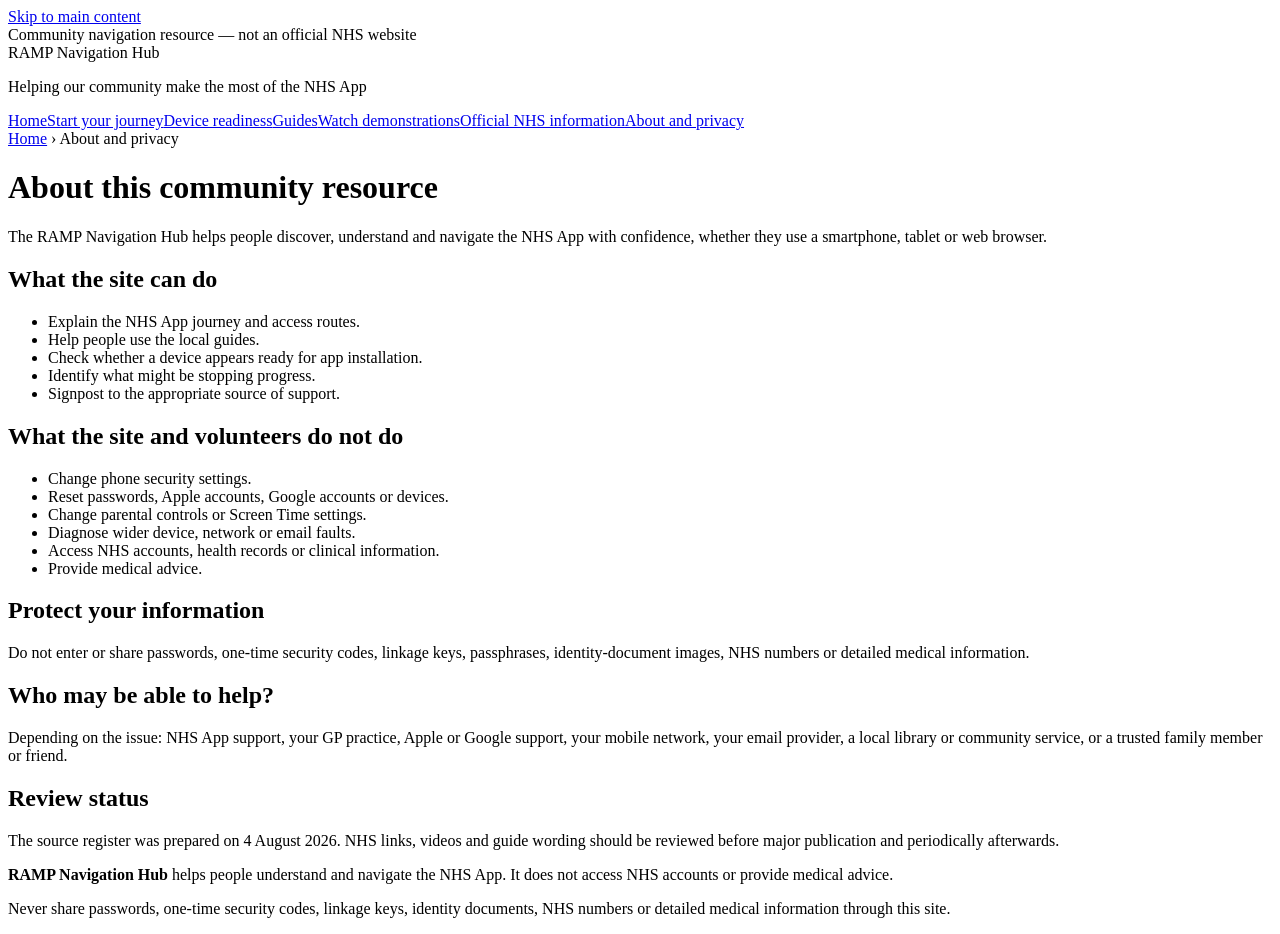
==== about.html @ 14a7a509 "Add files via upload" ====
<!doctype html><html lang="en-GB"><head><meta charset="utf-8"><meta name="viewport" content="width=device-width,initial-scale=1"><meta name="description" content="Community guidance to help people discover, prepare for and use the NHS App."><title>About and privacy | RAMP Navigation Hub</title><link rel="stylesheet" href="assets/css/styles.css"></head><body><a class="skip" href="#main">Skip to main content</a><div class="notice">Community navigation resource — not an official NHS website</div><header class="site-header"><div class="topbar"><div class="brand">RAMP Navigation Hub</div><p class="tagline">Helping our community make the most of the NHS App</p></div></header><nav class="nav" aria-label="Main navigation"><div class="nav-inner"><a href="index.html">Home</a><a href="journey.html">Start your journey</a><a href="readiness.html">Device readiness</a><a href="guides.html">Guides</a><a href="videos.html">Watch demonstrations</a><a href="resources.html">Official NHS information</a><a href="about.html" aria-current="page">About and privacy</a></div></nav><main id="main"><div class="breadcrumbs"><a href="index.html">Home</a> › About and privacy</div><h1>About this community resource</h1><p class="lead">The RAMP Navigation Hub helps people discover, understand and navigate the NHS App with confidence, whether they use a smartphone, tablet or web browser.</p><h2>What the site can do</h2><ul class="checklist"><li>Explain the NHS App journey and access routes.</li><li>Help people use the local guides.</li><li>Check whether a device appears ready for app installation.</li><li>Identify what might be stopping progress.</li><li>Signpost to the appropriate source of support.</li></ul><h2>What the site and volunteers do not do</h2><ul><li>Change phone security settings.</li><li>Reset passwords, Apple accounts, Google accounts or devices.</li><li>Change parental controls or Screen Time settings.</li><li>Diagnose wider device, network or email faults.</li><li>Access NHS accounts, health records or clinical information.</li><li>Provide medical advice.</li></ul><div class="callout warning"><h2>Protect your information</h2><p>Do not enter or share passwords, one-time security codes, linkage keys, passphrases, identity-document images, NHS numbers or detailed medical information.</p></div><h2>Who may be able to help?</h2><p>Depending on the issue: NHS App support, your GP practice, Apple or Google support, your mobile network, your email provider, a local library or community service, or a trusted family member or friend.</p><h2>Review status</h2><p>The source register was prepared on 4 August 2026. NHS links, videos and guide wording should be reviewed before major publication and periodically afterwards.</p></main><footer class="footer"><div class="footer-inner"><p><strong>RAMP Navigation Hub</strong> helps people understand and navigate the NHS App. It does not access NHS accounts or provide medical advice.</p><p class="small">Never share passwords, one-time security codes, linkage keys, identity documents, NHS numbers or detailed medical information through this site.</p></div></footer><script src="assets/js/site.js"></script></body></html>
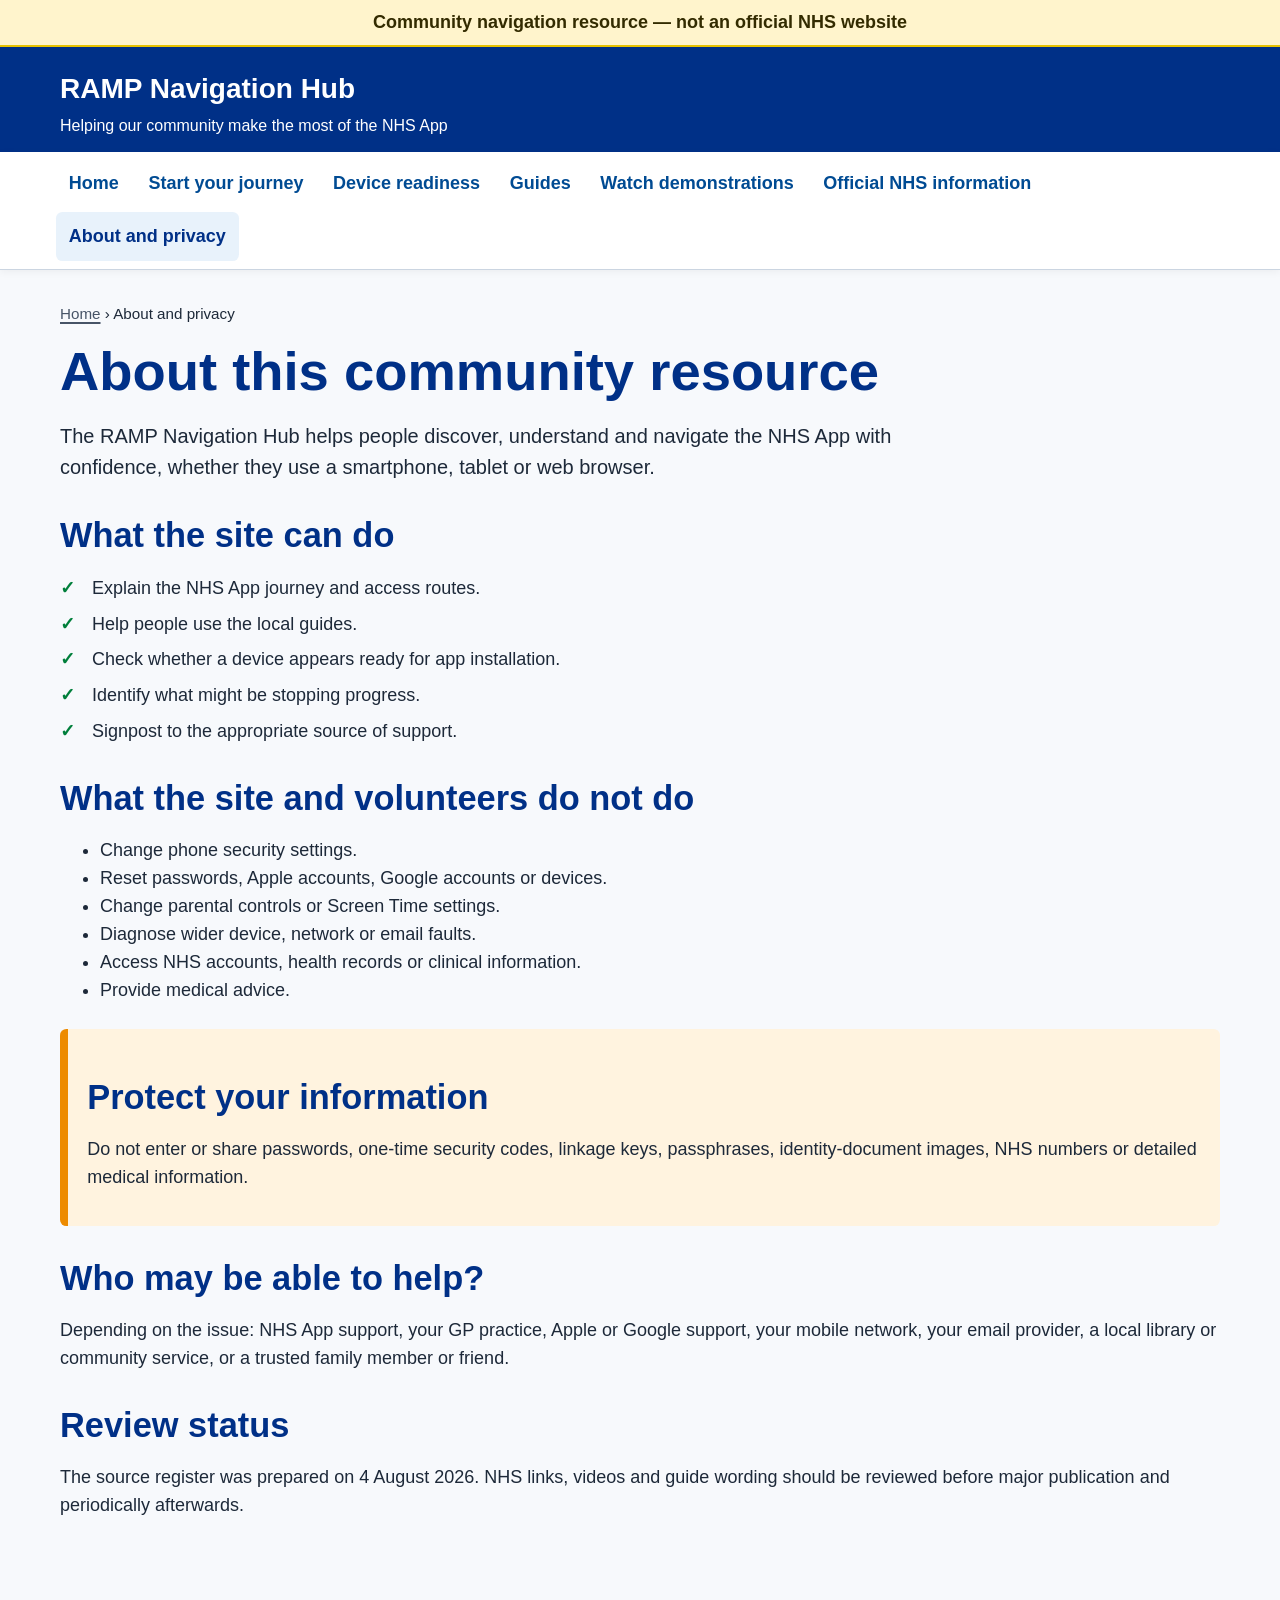
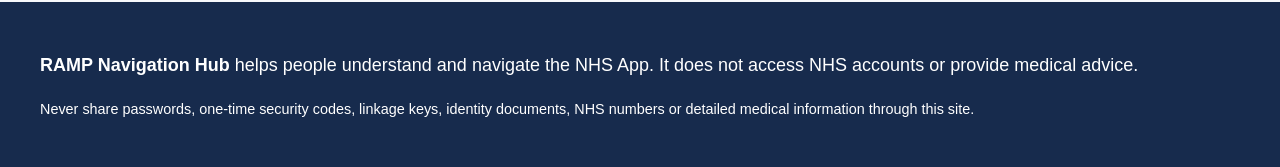
==== commit f1f8f38e: "Add files via upload" ====
--- a/about.html
+++ b/about.html
@@ -1 +1,2 @@
-<!doctype html><html lang="en-GB"><head><meta charset="utf-8"><meta name="viewport" content="width=device-width,initial-scale=1"><meta name="description" content="Community guidance to help people discover, prepare for and use the NHS App."><title>About and privacy | RAMP Navigation Hub</title><link rel="stylesheet" href="assets/css/styles.css"></head><body><a class="skip" href="#main">Skip to main content</a><div class="notice">Community navigation resource — not an official NHS website</div><header class="site-header"><div class="topbar"><div class="brand">RAMP Navigation Hub</div><p class="tagline">Helping our community make the most of the NHS App</p></div></header><nav class="nav" aria-label="Main navigation"><div class="nav-inner"><a href="index.html">Home</a><a href="journey.html">Start your journey</a><a href="readiness.html">Device readiness</a><a href="guides.html">Guides</a><a href="videos.html">Watch demonstrations</a><a href="resources.html">Official NHS information</a><a href="about.html" aria-current="page">About and privacy</a></div></nav><main id="main"><div class="breadcrumbs"><a href="index.html">Home</a> › About and privacy</div><h1>About this community resource</h1><p class="lead">The RAMP Navigation Hub helps people discover, understand and navigate the NHS App with confidence, whether they use a smartphone, tablet or web browser.</p><h2>What the site can do</h2><ul class="checklist"><li>Explain the NHS App journey and access routes.</li><li>Help people use the local guides.</li><li>Check whether a device appears ready for app installation.</li><li>Identify what might be stopping progress.</li><li>Signpost to the appropriate source of support.</li></ul><h2>What the site and volunteers do not do</h2><ul><li>Change phone security settings.</li><li>Reset passwords, Apple accounts, Google accounts or devices.</li><li>Change parental controls or Screen Time settings.</li><li>Diagnose wider device, network or email faults.</li><li>Access NHS accounts, health records or clinical information.</li><li>Provide medical advice.</li></ul><div class="callout warning"><h2>Protect your information</h2><p>Do not enter or share passwords, one-time security codes, linkage keys, passphrases, identity-document images, NHS numbers or detailed medical information.</p></div><h2>Who may be able to help?</h2><p>Depending on the issue: NHS App support, your GP practice, Apple or Google support, your mobile network, your email provider, a local library or community service, or a trusted family member or friend.</p><h2>Review status</h2><p>The source register was prepared on 4 August 2026. NHS links, videos and guide wording should be reviewed before major publication and periodically afterwards.</p></main><footer class="footer"><div class="footer-inner"><p><strong>RAMP Navigation Hub</strong> helps people understand and navigate the NHS App. It does not access NHS accounts or provide medical advice.</p><p class="small">Never share passwords, one-time security codes, linkage keys, identity documents, NHS numbers or detailed medical information through this site.</p></div></footer><script src="assets/js/site.js"></script></body></html>+<!DOCTYPE html>
+<html lang="en-GB"><head><meta charset="utf-8"/><meta content="width=device-width,initial-scale=1" name="viewport"/><meta content="Community guidance to help people discover, prepare for and use the NHS App." name="description"/><title>About and privacy | RAMP Navigation Hub</title><link href="assets/css/styles.css" rel="stylesheet"/></head><body><a class="skip" href="#main">Skip to main content</a><div class="notice">Community navigation resource — not an official NHS website</div><header class="site-header"><div class="topbar"><div class="brand">RAMP Navigation Hub</div><p class="tagline">Helping our community make the most of the NHS App</p></div></header><nav aria-label="Main navigation" class="nav"><div class="nav-inner"><a href="index.html">Home</a><a href="journey.html">Start your journey</a><a href="readiness.html">Device readiness</a><a href="guides.html">Guides</a><a href="videos.html">Watch demonstrations</a><a href="resources.html">Official NHS information</a><a aria-current="page" href="about.html">About and privacy</a></div></nav><main id="main"><div class="breadcrumbs"><a href="index.html">Home</a> › About and privacy</div><h1>About this community resource</h1><p class="lead">The RAMP Navigation Hub helps people discover, understand and navigate the NHS App with confidence, whether they use a smartphone, tablet or web browser.</p><h2>What the site can do</h2><ul class="checklist"><li>Explain the NHS App journey and access routes.</li><li>Help people use the local guides.</li><li>Check whether a device appears ready for app installation.</li><li>Identify what might be stopping progress.</li><li>Signpost to the appropriate source of support.</li></ul><h2>What the site and volunteers do not do</h2><ul><li>Change phone security settings.</li><li>Reset passwords, Apple accounts, Google accounts or devices.</li><li>Change parental controls or Screen Time settings.</li><li>Diagnose wider device, network or email faults.</li><li>Access NHS accounts, health records or clinical information.</li><li>Provide medical advice.</li></ul><div class="callout warning"><h2>Protect your information</h2><p>Do not enter or share passwords, one-time security codes, linkage keys, passphrases, identity-document images, NHS numbers or detailed medical information.</p></div><h2>Who may be able to help?</h2><p>Depending on the issue: NHS App support, your GP practice, Apple or Google support, your mobile network, your email provider, a local library or community service, or a trusted family member or friend.</p><h2>Review status</h2><p>The source register was prepared on 4 August 2026. NHS links, videos and guide wording should be reviewed before major publication and periodically afterwards.</p></main><footer class="footer"><div class="footer-inner"><p><strong>RAMP Navigation Hub</strong> helps people understand and navigate the NHS App. It does not access NHS accounts or provide medical advice.</p><p class="small">Never share passwords, one-time security codes, linkage keys, identity documents, NHS numbers or detailed medical information through this site.</p></div></footer><script src="assets/js/site.js"></script></body></html>
--- a/assets/css/styles.css
+++ b/assets/css/styles.css
@@ -0,0 +1,5 @@
+
+:root{--navy:#003087;--blue:#005eb8;--pale:#e8f2fb;--green:#007f3b;--pale-green:#e8f5ec;--orange:#ed8b00;--pale-orange:#fff3df;--purple:#4c1d95;--ink:#1d2939;--muted:#475467;--line:#cbd5e1;--bg:#f7f9fc;--white:#fff;--focus:#ffdd00}
+*{box-sizing:border-box}html{scroll-behavior:smooth}body{margin:0;font-family:Arial,Helvetica,sans-serif;color:var(--ink);background:var(--bg);line-height:1.55;font-size:18px}a{color:#004b93;text-decoration-thickness:2px;text-underline-offset:3px}a:hover{text-decoration-thickness:3px}a:focus,button:focus{outline:4px solid var(--focus);outline-offset:3px}.skip{position:absolute;left:-9999px}.skip:focus{left:1rem;top:1rem;background:#fff;padding:.7rem;z-index:1000}.site-header{background:var(--navy);color:#fff}.topbar{max-width:1200px;margin:auto;padding:1.25rem 1.25rem .8rem}.brand{font-size:1.75rem;font-weight:800}.tagline{margin:.2rem 0 0;font-size:1rem}.notice{background:#fff4cc;color:#332b00;border-bottom:2px solid #e6c200;padding:.55rem 1rem;text-align:center;font-weight:700}.nav{background:#fff;border-bottom:1px solid var(--line);box-shadow:0 2px 8px rgba(0,0,0,.05)}.nav-inner{max-width:1200px;margin:auto;display:flex;flex-wrap:wrap;gap:.25rem;padding:.5rem 1rem}.nav a{display:block;padding:.65rem .8rem;border-radius:.4rem;text-decoration:none;font-weight:700}.nav a[aria-current=page],.nav a:hover{background:var(--pale);color:var(--navy)}main{max-width:1200px;margin:auto;padding:2rem 1.25rem 4rem}h1{font-size:clamp(2rem,5vw,3.4rem);line-height:1.1;color:var(--navy);margin:.2rem 0 1rem}h2{font-size:clamp(1.5rem,3vw,2.15rem);line-height:1.2;color:var(--navy);margin:2rem 0 .8rem}h3{font-size:1.3rem;line-height:1.25}.lead{font-size:1.25rem;max-width:860px}.hero{display:grid;grid-template-columns:1.2fr .8fr;gap:2rem;align-items:center;background:#fff;border:3px solid var(--navy);border-radius:1rem;padding:1.5rem}.hero img{width:100%;border-radius:.6rem;box-shadow:0 4px 16px rgba(0,0,0,.15)}.actions{display:flex;flex-wrap:wrap;gap:.8rem;margin:1.2rem 0}.button{display:inline-block;background:var(--blue);color:#fff!important;text-decoration:none;padding:.75rem 1rem;border-radius:.5rem;font-weight:800;border:2px solid var(--blue)}.button:hover{background:var(--navy)}.button.secondary{background:#fff;color:var(--navy)!important}.button.green{background:var(--green);border-color:var(--green)}.button.orange{background:var(--orange);border-color:var(--orange);color:#1f1f1f!important}.grid{display:grid;grid-template-columns:repeat(3,minmax(0,1fr));gap:1rem}.grid.two{grid-template-columns:repeat(2,minmax(0,1fr))}.card{background:#fff;border:2px solid var(--line);border-radius:.8rem;padding:1.2rem;box-shadow:0 2px 7px rgba(0,0,0,.05)}.card h3{margin-top:0;color:var(--navy)}.card.blue{border-color:var(--blue)}.card.green{border-color:var(--green)}.card.orange{border-color:var(--orange)}.card img{width:100%;height:250px;object-fit:contain;background:#eef2f6;border-radius:.4rem}.badge{display:inline-block;padding:.2rem .55rem;border-radius:999px;background:var(--pale);color:var(--navy);font-size:.9rem;font-weight:800}.badge.green{background:var(--pale-green);color:var(--green)}.badge.orange{background:var(--pale-orange);color:#7a4500}.callout{border-left:8px solid var(--blue);background:var(--pale);padding:1rem 1.2rem;margin:1.5rem 0;border-radius:.4rem}.callout.warning{border-color:var(--orange);background:var(--pale-orange)}.callout.green{border-color:var(--green);background:var(--pale-green)}.checklist{list-style:none;padding:0}.checklist li{margin:.5rem 0;padding-left:2rem;position:relative}.checklist li:before{content:'✓';position:absolute;left:0;color:var(--green);font-weight:900}.steps{counter-reset:step;list-style:none;padding:0;display:grid;gap:.9rem}.steps li{counter-increment:step;background:#fff;border:2px solid var(--line);border-radius:.7rem;padding:1rem 1rem 1rem 4rem;position:relative}.steps li:before{content:counter(step);position:absolute;left:1rem;top:.8rem;width:2.2rem;height:2.2rem;border-radius:50%;background:var(--navy);color:#fff;display:grid;place-items:center;font-weight:900}.resource-list{display:grid;gap:.8rem}.resource{background:#fff;border:1px solid var(--line);border-radius:.6rem;padding:1rem}.resource h3{margin:.1rem 0 .4rem}.meta{color:var(--muted);font-size:.95rem}.video-wrap{position:relative;padding-bottom:56.25%;height:0;overflow:hidden;border-radius:.7rem;background:#111}.video-wrap iframe{position:absolute;inset:0;width:100%;height:100%;border:0}.video-list{padding-left:1.3rem}.video-list li{margin:.6rem 0}.table-wrap{overflow-x:auto}.sources{width:100%;border-collapse:collapse;background:#fff;font-size:.95rem}.sources th,.sources td{border:1px solid var(--line);padding:.65rem;vertical-align:top}.sources th{background:var(--navy);color:#fff;text-align:left}.footer{background:#172b4d;color:#fff;padding:2rem 1rem}.footer-inner{max-width:1200px;margin:auto}.footer a{color:#fff}.small{font-size:.9rem}.icon-route{font-size:2.2rem}.breadcrumbs{font-size:.95rem;margin-bottom:1rem}.breadcrumbs a{color:var(--muted)}@media(max-width:850px){body{font-size:17px}.hero,.grid,.grid.two{grid-template-columns:1fr}.card img{height:auto}.nav-inner{display:block}.nav a{border-radius:0}.hero{padding:1rem}}@media print{.nav,.notice,.actions,.skip{display:none}body{background:#fff;font-size:12pt}.card,.hero{box-shadow:none;break-inside:avoid}main{max-width:none;padding:0}}
+
+.video-placeholder{min-height:260px;border-radius:.7rem;background:#eef2f6;border:2px solid var(--line);display:flex;flex-direction:column;align-items:center;justify-content:center;text-align:center;padding:1.5rem}.video-placeholder p{max-width:34rem;margin:.35rem auto}.video-placeholder .button{font:inherit;cursor:pointer}.video-wrap{margin-top:1rem}
